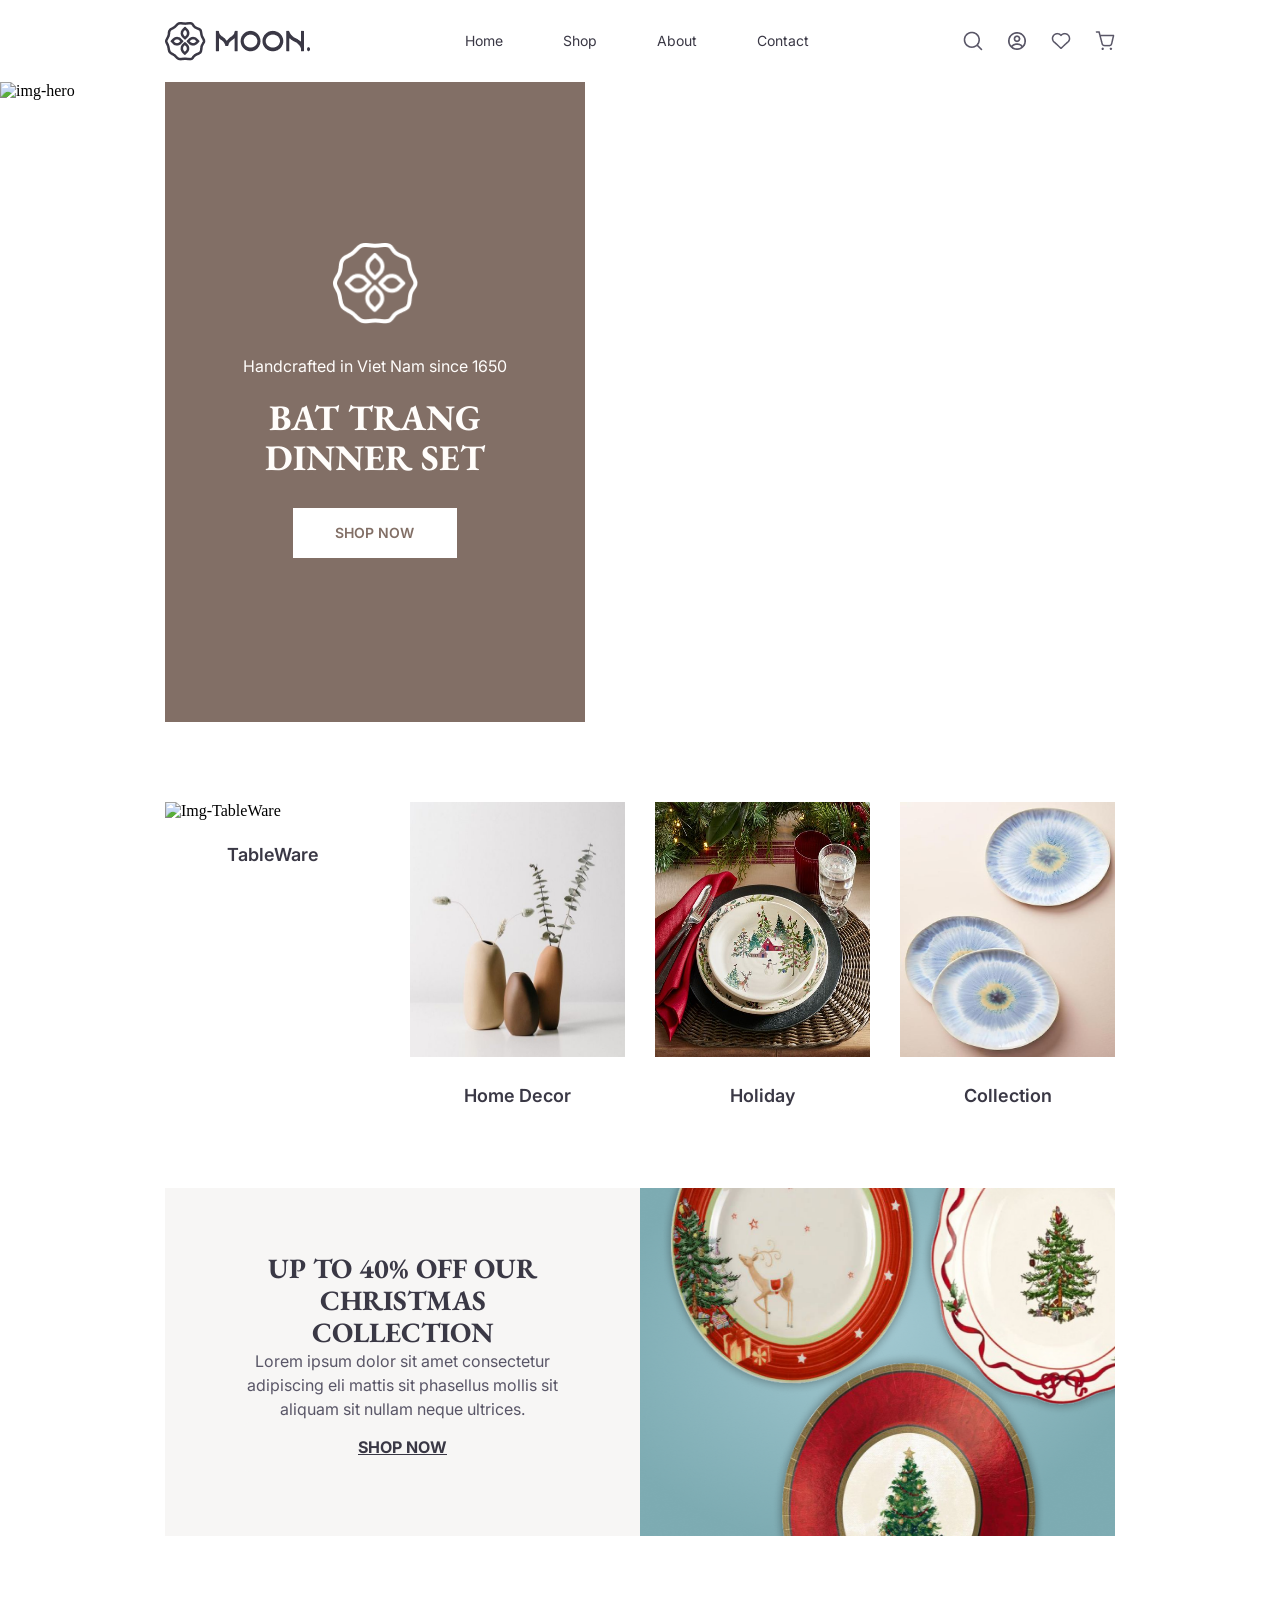
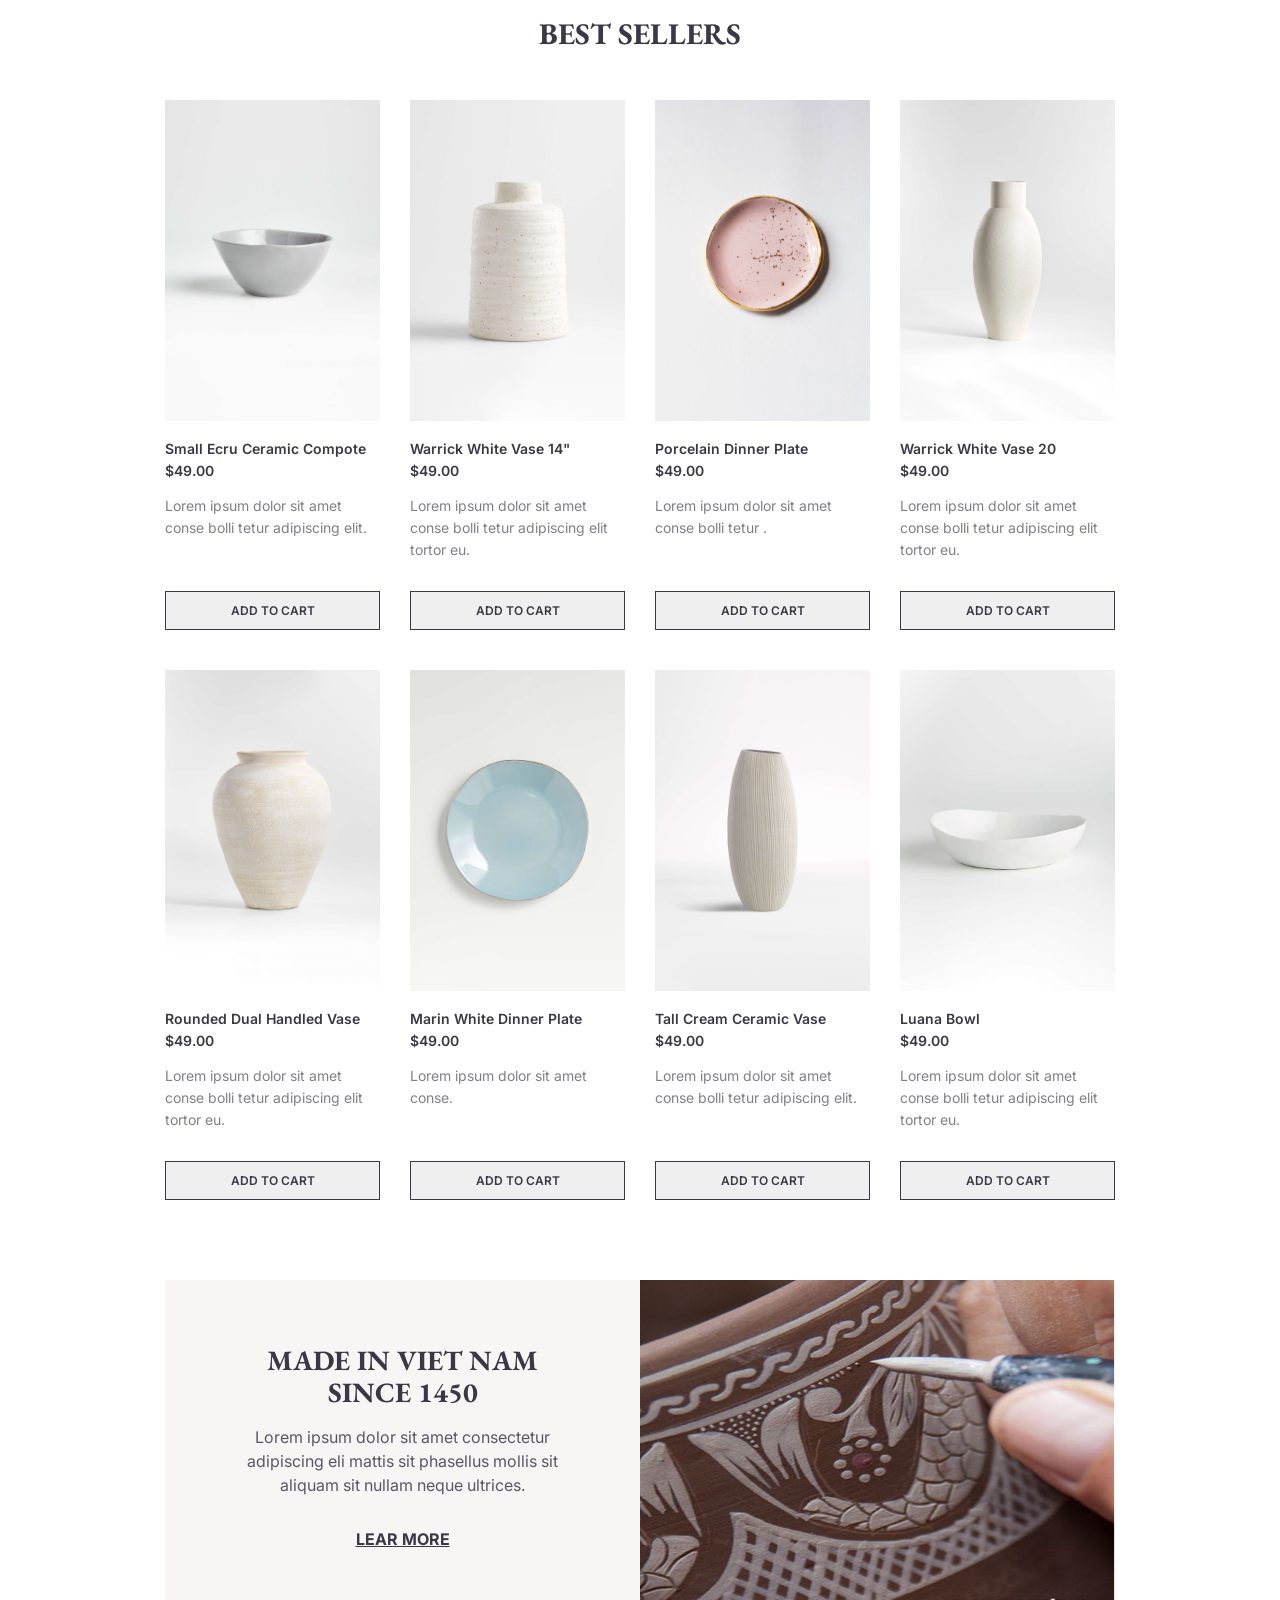
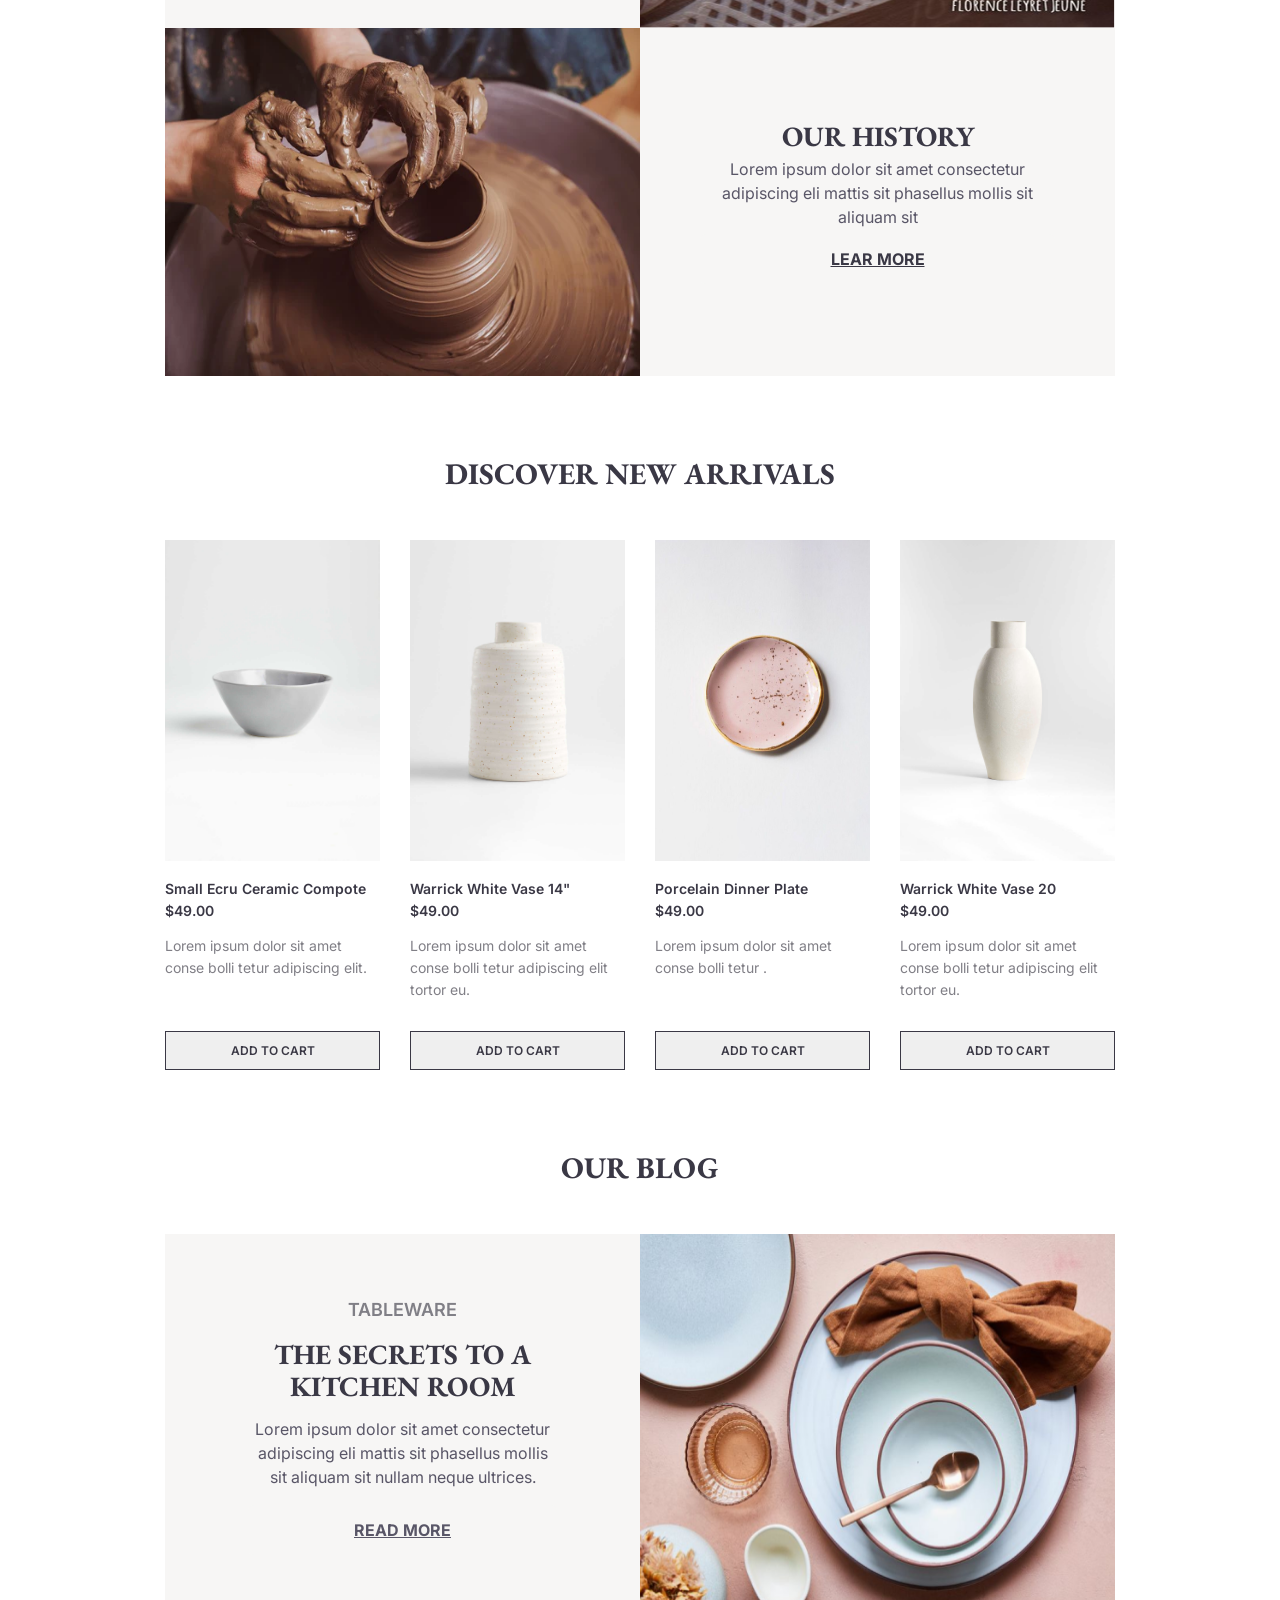
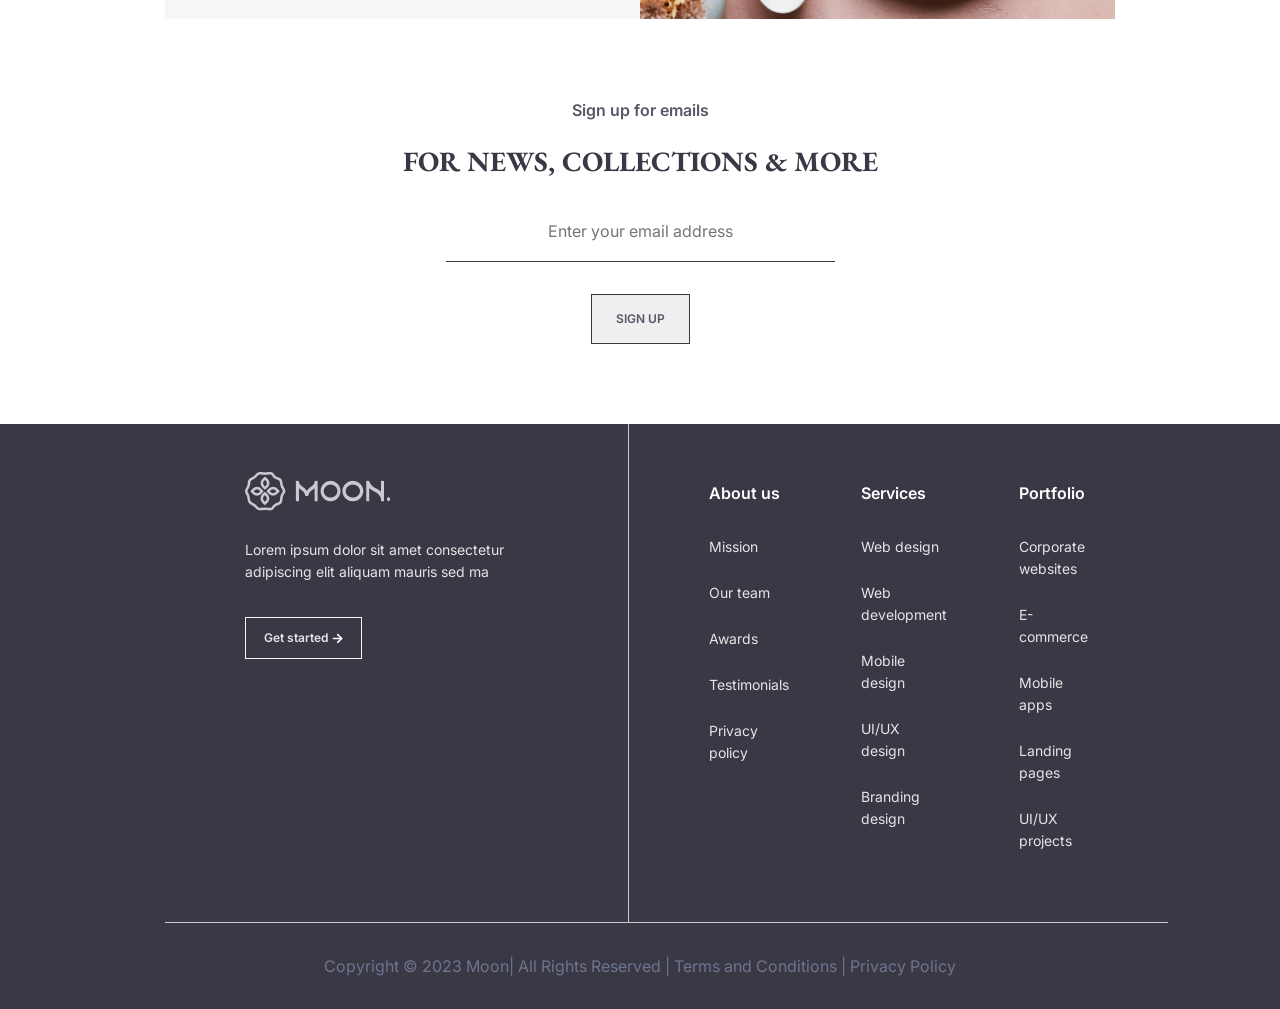
==== index.html @ 7b5346fc "home-and-about" ====
<!DOCTYPE html>
<html lang="en">
<head>
    <meta charset="UTF-8">
    <meta name="viewport" content="width=device-width, initial-scale=1.0">
    <title>Moon</title>
    <link rel="stylesheet" href="./styel/Header.css">
    <link rel="stylesheet" href="./styel/Home.css">
</head>
<body>
    <div class="containr">
        <header>
            <img class="all" class="menu" src="./img/Menu.png" alt="menu">
            <img src="./img/logo (1).png" alt="">
        <nav>
            <a href="#">Home</a>
            <a href="./pages/Shop.html">Shop</a>
            <a href="./pages/About.html">About</a>
            <a href="./pages/Content.html">Contact</a>
        </nav>
        <div class="icons">
            <img class="normal" src="./img/Search.jpg" alt="img-search">
            <img class="normal" src="./img/Avatar.png" alt="img-Avatar">
            <img class="normal" src="./img/Heart.png" alt="img-Heart">
            <img src="./img/Shopping-cart.png" alt="img-Shopping">
        </div>
        </header>
    </div>
    <section>
        <img src="./img/img-hero-sec.jpg" alt="img-hero">
        <div class="Bat-Trang">
            <img src="./img/Icon.png" alt="icone">
            <div class="text">
                <p>Handcrafted in Viet Nam since 1650</p>
                <h2>BAT TRANG DINNER SET</h2>
            </div>
            <button>SHOP NOW</button>
        </div>
    </section>
    <div class="containr ">
        <div class="eCommerce-Cards-V1">
            <div class="card">
                <img src="./img/TableWare.jpg" alt="img-TableWare">
                <h3>TableWare</h3>
            </div>
            <div class="card">
                <img src="./img/Home-decor.jpg" alt="img-TableWare">
                <h3>Home decor</h3>
            </div>
            <div class="card">
                <img src="./img/holiday.jpg" alt="img-TableWare">
                <h3>holiday</h3>
            </div>
            <div class="card">
                <img src="./img/Collection.jpg" alt="img-TableWare">
                <h3>Collection</h3>
            </div>
        </div>
    </div>
    <div class="containr css">
        <div class="eCommerce-Cards-offer">
            <div class="text-offer">
                <h3>Up to 40% off our Christmas collection</h3>
                <p>Lorem ipsum dolor sit amet consectetur adipiscing eli mattis sit phasellus mollis sit aliquam sit nullam neque ultrices.</p>
                <button>Shop now</button>
            </div>
            <img src="./img/Rectangle-offer.png" alt="Rectangle-offer">
        
        </div>
    </div>    
    <div class="containr">
        <div class="Best-sellers">
            <h2>Best sellers</h2>
            <div class="cards">
                    <div class="card">
                    <div class="save-card">
                        <img src="./img/Ceramic-Compote .jpg" alt="img-Ceramic-Compot">
                        <div class="config">
                            <h3>Small Ecru Ceramic Compote</h3>
                            <span>$49.00</span>
                            <p>Lorem ipsum dolor sit amet conse bolli tetur adipiscing elit.</p>
                        </div>
                    </div>
                    <button>Add to cart</button>
                </div>
                <div class="card">
                    <div class="save-card">
                        <img src="./img/holan-vase.jpg " alt="img-Ceramic-Compot">
                        <div class="config">
                            <h3>Warrick White Vase 14"</h3>
                            <span>$49.00</span>
                            <p>Lorem ipsum dolor sit amet conse bolli tetur adipiscing elit tortor eu.</p>
                        </div>
                    </div>
                    <button>Add to cart</button>
                </div>
                <div class="card">
                    <div class="save-card">
                        <img src="./img/Dinner-Plate.jpg " alt="img-Ceramic-Compot">
                        <div class="config">
                            <h3>Porcelain Dinner Plate</h3>
                            <span>$49.00</span>
                            <p>Lorem ipsum dolor sit amet conse bolli tetur .</p>
                        </div>
                    </div>
                    <button>Add to cart</button>
                </div>
                <div class="card">
                    <div class="save-card">
                        <img src="./img/Vase-20.jpg " alt="img-Ceramic-Compot">
                        <div class="config">
                            <h3>Warrick White Vase 20</h3>
                            <span>$49.00</span>
                            <p>Lorem ipsum dolor sit amet conse bolli tetur adipiscing elit tortor eu.</p>
                        </div>
                    </div>
                    <button>Add to cart</button>
                </div>
                <div class="card">
                    <div class="save-card">
                        <img src="./img/Handled-Vase.jpg " alt="img-Ceramic-Compot">
                        <div class="config">
                            <h3>Rounded Dual Handled Vase</h3>
                            <span>$49.00</span>
                            <p>Lorem ipsum dolor sit amet conse bolli tetur adipiscing elit tortor eu.</p>
                        </div>
                    </div>
                    <button>Add to cart</button>
                </div>
                <div class="card">
                    <div class="save-card">
                        <img src="./img/Dinner-Plate2.jpg " alt="img-Ceramic-Compot">
                        <div class="config">
                            <h3>Marin White Dinner Plate</h3>
                            <span>$49.00</span>
                            <p>Lorem ipsum dolor sit amet conse.</p>
                        </div>
                    </div>
                    <button>Add to cart</button>
                </div>
                <div class="card">
                    <div class="save-card">
                        <img src="./img/Ceramic-Vase.jpg " alt="img-Ceramic-Compot">
                        <div class="config">
                            <h3>Tall Cream Ceramic Vase</h3>
                            <span>$49.00</span>
                            <p>Lorem ipsum dolor sit amet conse bolli tetur adipiscing elit.</p>
                        </div>
                    </div>
                    <button>Add to cart</button>
                </div>
                <div class="card">
                    <div class="save-card">
                        <img src="./img/Luana-Bowl.jpg " alt="img-Ceramic-Compot">
                        <div class="config">
                            <h3>Luana Bowl</h3>
                            <span>$49.00</span>
                            <p>Lorem ipsum dolor sit amet conse bolli tetur adipiscing elit tortor eu.</p>
                        </div>
                    </div>
                    <button>Add to cart</button>
                </div>
            </div>
        </div>
    </div>
    <div class="containr css">
            <div class="some-made-History">
            <div class="eCommerce-Cards-made">
                <div class="text-made">
                    <h3>Made in viet Nam since 1450</h3>
                    <p>Lorem ipsum dolor sit amet consectetur adipiscing eli mattis sit phasellus mollis sit aliquam sit nullam neque ultrices.</p>
                    <button>Lear more</button>
                </div>
                <img src="./img/viet Num.png" alt="Rectangle-offer">
            </div>
            <div class="eCommerce-Cards-History">
                        <img src="./img/pottery-wheel.png" alt="Rectangle-offer">
                <div class="text-History">
                    <h3>Our History</h3>
                    <p>Lorem ipsum dolor sit amet consectetur adipiscing eli mattis sit phasellus mollis sit aliquam sit </p>
                    <button>Lear more </button>
                </div>
            </div>
        </div>
    </div>
    <div class="containr">
            <div class="Discover-new-arrivals">
            <h2>Discover new arrivals</h2>
            <div class="cards">
                    <div class="card">
                    <div class="save-card">
                        <img src="./img/Ceramic-Compote .jpg" alt="img-Ceramic-Compot">
                        <div class="config">
                            <h3>Small Ecru Ceramic Compote</h3>
                            <span>$49.00</span>
                            <p>Lorem ipsum dolor sit amet conse bolli tetur adipiscing elit.</p>
                        </div>
                    </div>
                    <button>Add to cart</button>
                </div>
                <div class="card">
                    <div class="save-card">
                        <img src="./img/holan-vase.jpg " alt="img-Ceramic-Compot">
                        <div class="config">
                            <h3>Warrick White Vase 14"</h3>
                            <span>$49.00</span>
                            <p>Lorem ipsum dolor sit amet conse bolli tetur adipiscing elit tortor eu.</p>
                        </div>
                    </div>
                    <button>Add to cart</button>
                </div>
                <div class="card">
                    <div class="save-card">
                        <img src="./img/Dinner-Plate.jpg " alt="img-Ceramic-Compot">
                        <div class="config">
                            <h3>Porcelain Dinner Plate</h3>
                            <span>$49.00</span>
                            <p>Lorem ipsum dolor sit amet conse bolli tetur .</p>
                        </div>
                    </div>
                    <button>Add to cart</button>
                </div>
                <div class="card">
                    <div class="save-card">
                        <img src="./img/Vase-20.jpg " alt="img-Ceramic-Compot">
                        <div class="config">
                            <h3>Warrick White Vase 20</h3>
                            <span>$49.00</span>
                            <p>Lorem ipsum dolor sit amet conse bolli tetur adipiscing elit tortor eu.</p>
                        </div>
                    </div>
                    <button>Add to cart</button>
                </div>
            </div>
        </div>
    </div>
    <div class="containr css">
        <div class="card-kitchen-room">
            <h2>Our blog</h2>
            <div class="The-secrets-to-a-kitchen-room">
                <div class="text-offer">
                    <span>TableWare</span>
                    <h3>The secrets to a kitchen room</h3>
                    <p>Lorem ipsum dolor sit amet consectetur adipiscing eli mattis sit phasellus mollis sit aliquam sit nullam neque ultrices.</p>
                    <button>Read more</button>
                </div>
                <img src="./img/img.png" alt="Rectangle-offer">
            </div>
        </div>
    </div>
    <div class="Sign-up">
        <span>Sign up for emails</span>
        <h2>For news, collections & more</h2>
        <form action="">
            <div class="input">
                <input type="email" placeholder="Enter your email address" required>
                <button>Sign up</button>
            </div>
        </form>
    </div>
    <footer>
        <div class="containr">
            <div class="sec1">
                <div class="child1">
                    <img src="./img/logo (2).png" alt="">
                    <p>Lorem ipsum dolor sit amet consectetur adipiscing elit
                    aliquam mauris sed ma</p>
                    <button>Get started <svg width="11" height="11" viewBox="0 0 11 11" fill="none" xmlns="http://www.w3.org/2000/svg">
                        <path d="M5.74713 1.62207L9.62503 5.49997L5.74713 9.37787" stroke="white" stroke-width="1.57143" stroke-linecap="round" stroke-linejoin="round"/>
                        <path d="M9.62496 5.5L1.375 5.5" stroke="white" stroke-width="1.57143" stroke-linecap="round" stroke-linejoin="round"/>
                        </svg>
                    </button>
                </div>
            </div>
            <div class="sec2">
                <div class="child">
                    <h3>About us</h3>
                    <div class="text">
                        <h4>Mission</h4>
                        <h4>Our team</h4>
                        <h4>Awards</h4>
                        <h4>Testimonials</h4>
                        <h4>Privacy policy</h4>
                    </div>
                </div>
                <div class="child">
                    <h3>Services</h3>
                    <div class="text">
                        <h4>Web design</h4>
                        <h4>Web development</h4>
                        <h4>Mobile design</h4>
                        <h4>UI/UX design</h4>
                        <h4>Branding design</h4>
                    </div>
                </div>
                <div class="child">
                    <h3>Portfolio</h3>
                    <div class="text">
                        <h4>Corporate websites</h4>
                        <h4>E-commerce</h4>
                        <h4>Mobile apps</h4>
                        <h4>Landing pages</h4>
                        <h4>UI/UX projects</h4>
                    </div>
                </div>
            </div>
            
        </div>
        <span>Copyright © 2023 Moon| All Rights Reserved | Terms and Conditions | Privacy Policy</span>
    </footer>
</body>
</html>
<!--ناقص اظبط الحجم علي الاب -->
---- styel/Header.css ----
@import url('https://fonts.googleapis.com/css2?family=Inter:ital,opsz,wght@0,14..32,100..900;1,14..32,100..900&display=swap');
@import url('https://fonts.googleapis.com/css2?family=EB+Garamond:ital,wght@0,400..800;1,400..800&display=swap');
@import url('https://fonts.googleapis.com/css2?family=Righteous&display=swap');
*{
    padding:0;
    margin: 0;
    box-sizing: border-box;
}
:root{
    --family-Inter:"Inter", sans-serif;
    --family-Garamond:"EB Garamond", serif;
    --color-Warm-Black:#3A3845;
    --color-Beige-Peach:#F7CCAC;
    --color-Light-Brown:#C69B7B;
    --color-Green:#826F66;
    --color-Neutral-500:#A6A6A8;
    --color-Neutral-600:#807F86;
    --color-Neutral-700:#595667;
    --color-Neutral-400:#CAC9CF;
    --color-Neutral-300:#E5E5E5;
    --color-Neutral-200:#F7F6F5;
    --color-FFFDFB:#FFFDFB;
    --color-White:#FFFFFF;
}
.containr{
    padding: 0 165px;
        @media (max-width:900px) {
        padding: 0 50px; 
    }
    @media (max-width:490px) {
        padding: 0 19px; 
    }
}
header{
    width:100%;
    height: 82px;
    background-color: var(--color-White);
    display: flex;
    justify-content: space-between;
    align-items: center;
    .all{
    display: none;
    @media (max-width:800px) {
    display:block ;
 }
}
    nav{
        display: flex;
        align-content: center;
        gap:60px ;
        @media (max-width:800px) {
            display: none;
        }
        a{
            text-decoration: none;
            font-size: 14px;
            font-family: var(--family-Inter);
            font-weight: normal;
            line-height: 22px;
            color: var(--color-Warm-Black);
        }
    }
    .icons{
        display: flex;
        gap:24px;
        align-items: center;
        .normal{
            @media (max-width:800px) {
                display: none;
            }
        }
        img{
            width: 20px;
        }
    }
}
---- styel/Home.css ----
:root{
    --family-Inter:"Inter", sans-serif;
    --family-Garamond:"EB Garamond", serif;
    --color-Warm-Black:#3A3845;
    --color-Beige-Peach:#F7CCAC;
    --color-Light-Brown:#C69B7B;
    --color-Green:#826F66;
    --color-Neutral-500:#A6A6A8;
    --color-Neutral-600:#807F86;
    --color-Neutral-700:#595667;
    --color-Neutral-400:#CAC9CF;
    --color-Neutral-300:#E5E5E5;
    --color-Neutral-200:#F7F6F5;
    --color-FFFDFB:#FFFDFB;
    --color-White:#FFFFFF;
}
section{
    width: 100%;
    height: 640px;
    position: relative;
    @media (max-width:900px) {
        height:434px ;
    }
    @media (max-width:490px) {
        height:100%;
    }
    &>img{
        width: 100%;
        height: 100%;
        @media (max-width:490px) {
            height: 400px;
        }
    }
    .Bat-Trang{
        position: absolute;
        top: 0;
        bottom: 4px;
        left: 165px;
        width:420px;
        height: 100%;
        padding:161.35px 73.5px  ;
        display: flex;
        flex-direction: column;
        gap: 30px;
        align-items: center;
        background-color: var(--color-Green);
        @media (max-width:1000px) {
            width: 350px;
            padding:60px 40px ;
            left: 50px;
        }
              @media (max-width:490px) {
               position: static;
               padding:47.21px 65.5px  ;
               gap: 20px;
               width: 100%;
               height: fit-content;
            }
        img{
            width: 85px;
            @media (max-width:390px) {
                width: 50px;
            }
        }
        .text{
            text-align: center;
            p{
                font-family: var(--family-Inter);
                font-size: 16px;
                font-weight: 400;
                line-height: 24px;
                color: var(--color-FFFDFB);
                margin-bottom:20px;
            }
            h2{
                font-family: var(--family-Garamond);
                font-size: 36px;
                font-weight: 700;
                line-height: 40px;
                letter-spacing: 4%;
                color: var(--color-FFFDFB);
            }
        }
               button{
                width:60% ;
                text-align: center;
                border: none;
                padding: 15px 0;
                background-color: var(--color-White);
                color: var(--color-Green);
                font-family: var(--family-Inter);
                font-size: 14px;
                font-weight: 600;
                line-height: 20px;
                @media (max-width:490px) {
                    width: 100%;
                }
            }
    }
}
.eCommerce-Cards-V1{
    width: 100%;
    display: grid;
    grid-template-columns: 1fr 1fr 1fr 1fr;
    grid-template-rows:1fr;
    padding: 80px 0;
    gap: 30px;
        @media (max-width:1000px) {
        gap: 20px;
        padding: 30px 0;
    }
        @media (max-width:490px) {
        overflow: hidden;
    }
    .card{
        text-transform: capitalize;
        @media (max-width:490px) {
            width: 200px;
            flex-shrink: 0;
        }
        img{
            width: 100%;
            height: 255px;
        }
        h3{
            text-align: center;
            margin-top: 23px;
            line-height:24px ;
            font-family: var(--family-Inter);
            font-weight: 600;
            letter-spacing: 6%;
            font-size: 18px;
            color: var(--color-Warm-Black);
        }
    }
}
.css{
@media (max-width:1000px) {
    padding: 0;
}
}
.eCommerce-Cards-offer{
    width: 100%;
    display: grid;
    grid-template-columns:50% 50%;
    grid-template-rows: 348px;
    @media (max-width:490px) {
       grid-template-columns: 1fr;
       grid-template-rows: 348px 348px; 
    }
    .text-offer{
        padding: 64px 78.5px;
     @media (max-width:1000px) {
        padding:50px 16px ;
     }
    }
}
.Best-sellers ,.Discover-new-arrivals{
    width: 100%;
    padding: 80px 0;
    @media (max-width:900px) {
        padding: 40px 0;
    }
    h2{
        font-weight: 700;
        font-size: 30px;
        font-family: var(--family-Garamond);
        color: var(--color-Warm-Black);
        text-align: center;
        margin-bottom: 48px;
        text-transform: uppercase;
        line-height: 36px;
    }
    .cards{
        width: 100%; 
        /* display: flex;
        gap: 30px;
        flex-wrap: wrap; */
        display: grid;
         grid-template-columns: 1fr 1fr 1fr 1fr  ;
        justify-content: center;
        .card{
            /* width: calc((100% - 3*30px) / 4); */
            height: 530px;
            /* @media (max-width:900px) {
                 width: calc((100% - 2*20px) / 3);
            } */
            @media (max-width:490px) {
                 /* width: calc((100% - 1*10px) / 2); */
                 height: 500px;
            }
            .save-card{
                width:100% ;
                height: 453px;
                img{
                    width: 100%;
                    height: 321px;
                    @media (max-width:490px) {
                        height: 240px;
                    }
                }
                h3,span{
                    font-family: var(--family-Inter);
                    font-size: 14px;
                    font-weight: 600;
                    line-height: 20px;
                    letter-spacing: 6%;
                    color:var(--color-Warm-Black);
                }
                h3{
                 margin: 14px 0 2px 0;
                }
                p{
                   
                    font-family: var(--family-Inter);
                    font-size: 14px;
                    font-weight: 400;
                    line-height: 22px;
                    color:var(--color-Neutral-600);
                    margin-top: 14px;
                }
            }
            button{
                 margin-top: 38px;
                border: 1px solid var(--color-Warm-Black);
                width: 100%;
                text-transform:uppercase;
                text-align: center;
                font-family: var(--family-Inter);
                font-size: 12px;
                font-weight: 600;
                line-height: 18px;
                letter-spacing: 8%;
                height: 39px;
                padding: 5px 0;
                color: var(--color-Warm-Black);
                @media (max-width:490px) {
                    margin-top: 8px;
                }
            }
        }
    }
}
.Best-sellers {
    .cards{
        grid-template-rows: 530px 530px;
        row-gap: 40px;
        column-gap: 30px;
        @media (max-width:900px) {
            grid-template-columns:1fr 1fr 1fr 1fr;
            gap: 20px; 
        }
        @media (max-width:490px) {
            grid-template-columns:1fr 1fr ;
            grid-template-rows:500px 500px 500px 500px ;
            column-gap: 10px;
            row-gap: 48px;
        }
    }
}
.eCommerce-Cards-offer,.eCommerce-Cards-made,.eCommerce-Cards-History,.The-secrets-to-a-kitchen-room{
    .text-made,.text-History,.text-offer{
        text-align: center;
        display: flex;
        flex-direction: column;
        justify-content: space-between;
        background-color: var(--color-Neutral-200);
        text-align: center;
            h3{   
                font-family: var(--family-Garamond);
                font-size:28px;
                font-weight: 700;
                color:var(--color-Warm-Black);
                line-height: 32px;
                letter-spacing:4%;
                text-transform: uppercase;
            } 
            p{
                font-family: var(--family-Inter);
                font-size:16px;
                font-weight: 400;
                color:var(--color-Neutral-700);
                line-height: 24px;
            }
            button{
                border:none;
                border-radius: 6px;
                padding: 15px 18px;
                text-decoration: underline;
                font-family: var(--family-Inter);
                font-size: 16px;
                font-weight: 700;
                line-height: 20px;
                letter-spacing: 6%;
                color: var(--color-Warm-Black);
                text-transform: uppercase;
                background-color: inherit;
            }
    }
       img{
        width: 100%;
        height: 100%;
    }
}
.some-made-History{
    width: 100%;
    display: grid;
    grid-template-columns: 1fr;
    grid-template-rows: 348px 348px;
    @media (max-width:490px) {
    grid-template-rows: 568px 568px;
    }
    .eCommerce-Cards-made,.eCommerce-Cards-History{
        .text-made{
            padding:64px 60px ;
            @media (max-width:900px) {
                padding:50px;
            }
            @media (max-width:490px) {
                padding:40px 30px;
            }
            h3{
                padding:0 30px ;
                @media (max-width:490px) {
                    padding: 0;
                }
            }
        }
        .text-History{
            padding:92px 60px ;
            @media (max-width:900px) {
                padding:40px 50px;
            }
            @media (max-width:490px) {
                padding: 40px 16px;
            }
        }
    }
}
.eCommerce-Cards-made{
       display: grid;
        grid-template-columns:50% 50%;
        grid-template-rows: 348px;
        @media (max-width:490px) {
            grid-template-columns:1fr;
            grid-template-rows:300px 300px ;
        }
    img{
        height: 109%;
      @media (max-width:490px) {
        height: 300px;
       }
    }
}
.eCommerce-Cards-History{
       display: grid;
        grid-template-columns:50% 50%;
        grid-template-rows: 348px;
        @media (max-width:490px) {
            grid-template-columns:1fr;
            grid-template-rows:268px 300px ;
        }
        @media (max-width:490px) {
        img{
            order:2;
            height: 100%;
        }
        .text-History{
            order:1;
            @media (max-width:490px) {
                height: 268px;
            }
        }
    }
}
.Discover-new-arrivals{
        .cards{
        grid-template-rows: 530px;
        column-gap: 30px;
        @media (max-width:900px) {
            grid-template-columns:1fr 1fr 1fr 1fr;
            grid-template-rows:530px ;
            gap: 20px; 
        }
        @media (max-width:490px) {
            grid-template-columns:1fr 1fr ;
            grid-template-rows:500px ;
            column-gap: 10px;
            row-gap: 48px;
        }
    }
}
.card-kitchen-room{
      h2{
        font-weight: 700;
        font-size: 30px;
        font-family: var(--family-Garamond);
        color: var(--color-Warm-Black);
        text-align: center;
        margin-bottom: 48px;
        text-transform: uppercase;
        line-height: 36px;
    }
    .The-secrets-to-a-kitchen-room{
        width: 100%;
        display: grid;
        grid-template-columns:50% 50%;
        grid-template-rows: 385px;
        @media (max-width:490px) {
        grid-template-columns: 1fr;
        grid-template-rows: 337px 337px; 
        }
        h2{
            font-weight: 700;
            font-size: 30px;
            font-family: var(--family-Garamond);
            color: var(--color-Warm-Black);
            text-align: center;
            margin-bottom: 48px;
            text-transform: uppercase;
            line-height: 36px;
        }
        .text-offer{
            padding: 64px 83px;
            @media (max-width:1000px) {
                padding:50px 16px ;
            }
            @media (max-width:490px) {
                padding:40px 20px  ;
                order:2;
            }
            button{
                color: var(--color-Neutral-700);
            }
        span{
            font-family: var(--family-Inter);
            font-size: 18px;
            font-weight: 600;
            line-height: 24px;
            letter-spacing: 6%;
            color: var(--color-Neutral-600);
            text-transform: uppercase;
        }
        }
    }
}
.Sign-up{
padding: 80px 0;
display: flex;
flex-direction: column;
gap: 24px;
justify-content: center;
align-items: center;
@media (max-width:490px) {
    padding: 40px 40px;
}
@media (max-width:390px) {
    padding: 40px 20px;
}
    span{
        font-weight: 600;
        font-family: var(--family-Inter);
        color: var(--color-Neutral-700);
        font-size: 16px;
        line-height: 22px;
    }
    h2{
        text-align: center;
        font-weight: 700;
        font-family: var(--family-Garamond);
        color: var(--color-Warm-Black);
        font-size: 28px;
        line-height: 32px; 
        letter-spacing: 4%;
        text-transform: uppercase;
    }
    .input{
        display: flex;
        flex-direction: column;
        align-items: center;
        gap: 32px;
        input{
            width: 389px;
            @media (max-width:490px) {
            width: 350px;
            }
            @media (max-width:390px) {
            width: 300px;
            }
            font-weight: 400;
            font-family: var(--family-Inter);
            color: var(--color-Neutral-700);
            font-size: 16px;
            line-height: 32px; 
            border: none;
            padding-bottom:14px ;
            padding-top:14px ;
            border-bottom: 1px solid var(--color-Warm-Black);
        }
        input::placeholder{
        text-align: center;
        }
        button{
            width: fit-content;
            font-weight: 600;
            font-family: var(--family-Inter);
            color: var(--color-Neutral-700);
            font-size: 12px;
            line-height: 18px;
            letter-spacing: 8%;
            padding: 15px 24px;
            text-transform: uppercase;
            outline: none;
            border: 1px solid var(--color-Warm-Black);
        }
    }
}
footer{
    background-color: var(--color-Warm-Black);
    padding-bottom: 32px;
    .containr{
        display: grid;
        grid-template-columns: 1fr 2fr;
        grid-template-rows: 1fr;
        @media (max-width:490px) {
            grid-template-columns: 1fr;
            grid-template-rows: 251px 623px;
        }
        .sec1{
            border-right: 1px solid var(--color-Neutral-400);
            border-bottom: 1px solid var(--color-Neutral-400);
            padding:48px 80px 102px 80px;
            @media (max-width:490px) {
            padding:32px 80px  30px 0;
            border: none;
            border-bottom: 1px solid var(--color-Neutral-400);
            }
            @media (max-width:390px) {
            padding:32px 20px  30px 0;
            }
            .child1{
                width: 303px;
                p{
                    margin:24px 0 34px 0 ;
                    font-family: var(--family-Inter);
                    font-size: 14px;
                    font-weight: 400;
                    line-height: 22px;
                    color:var(--color-Neutral-300);
                }
                button{
                    display: flex;
                    align-items: center;
                    gap: 4px;
                    font-family: var(--family-Inter);
                    font-size: 12px;
                    font-weight: 600;
                    line-height: 18px;
                    letter-spacing: 8%;
                    color:var(--color-Neutral-300);
                    padding: 11px 18px;
                    background-color: inherit;
                    border: 1px solid var(--color-Neutral-200);
                }
            }
        }
        .sec2{
            display: grid;
            grid-template-columns: 1fr 1fr 1fr ;
            grid-template-rows: 1fr;
            column-gap: 72px;
            padding:58px 80px 70px;
            border-bottom: 1px solid var(--color-Neutral-400);
            @media (max-width:490px) {
                grid-template-columns: 1fr 1fr;
                grid-template-rows: 1fr 1fr;
                justify-content: space-between;
                row-gap: 48px;
                padding:30px 0;
            }
            .child{
                h3{
                    font-family: var(--family-Inter);
                    font-size: 16px;
                    font-weight: 600;
                    line-height: 22px;
                    letter-spacing: 6%;
                    color:var(--color-White); 
                    margin-bottom: 32px;
                    @media (max-width:490px) {
                        margin-bottom: 30px;
                    } 
                }
                .text{
                    display: flex;
                    flex-direction: column;
                    gap: 24px;
                    h4{
                        font-family: var(--family-Inter);
                        font-size: 14px;
                        font-weight: 400;
                        line-height: 22px;
                        color:var(--color-Neutral-300); 
                    } 
                }
         
            }
        }
    }
    span{
        display: block;
        text-align: center;
        margin-top:32px ;
        font-family: var(--family-Inter);
        font-size: 16px;
        font-weight: 400;
        line-height: 22px;
        color:#6D758F;

    }
}
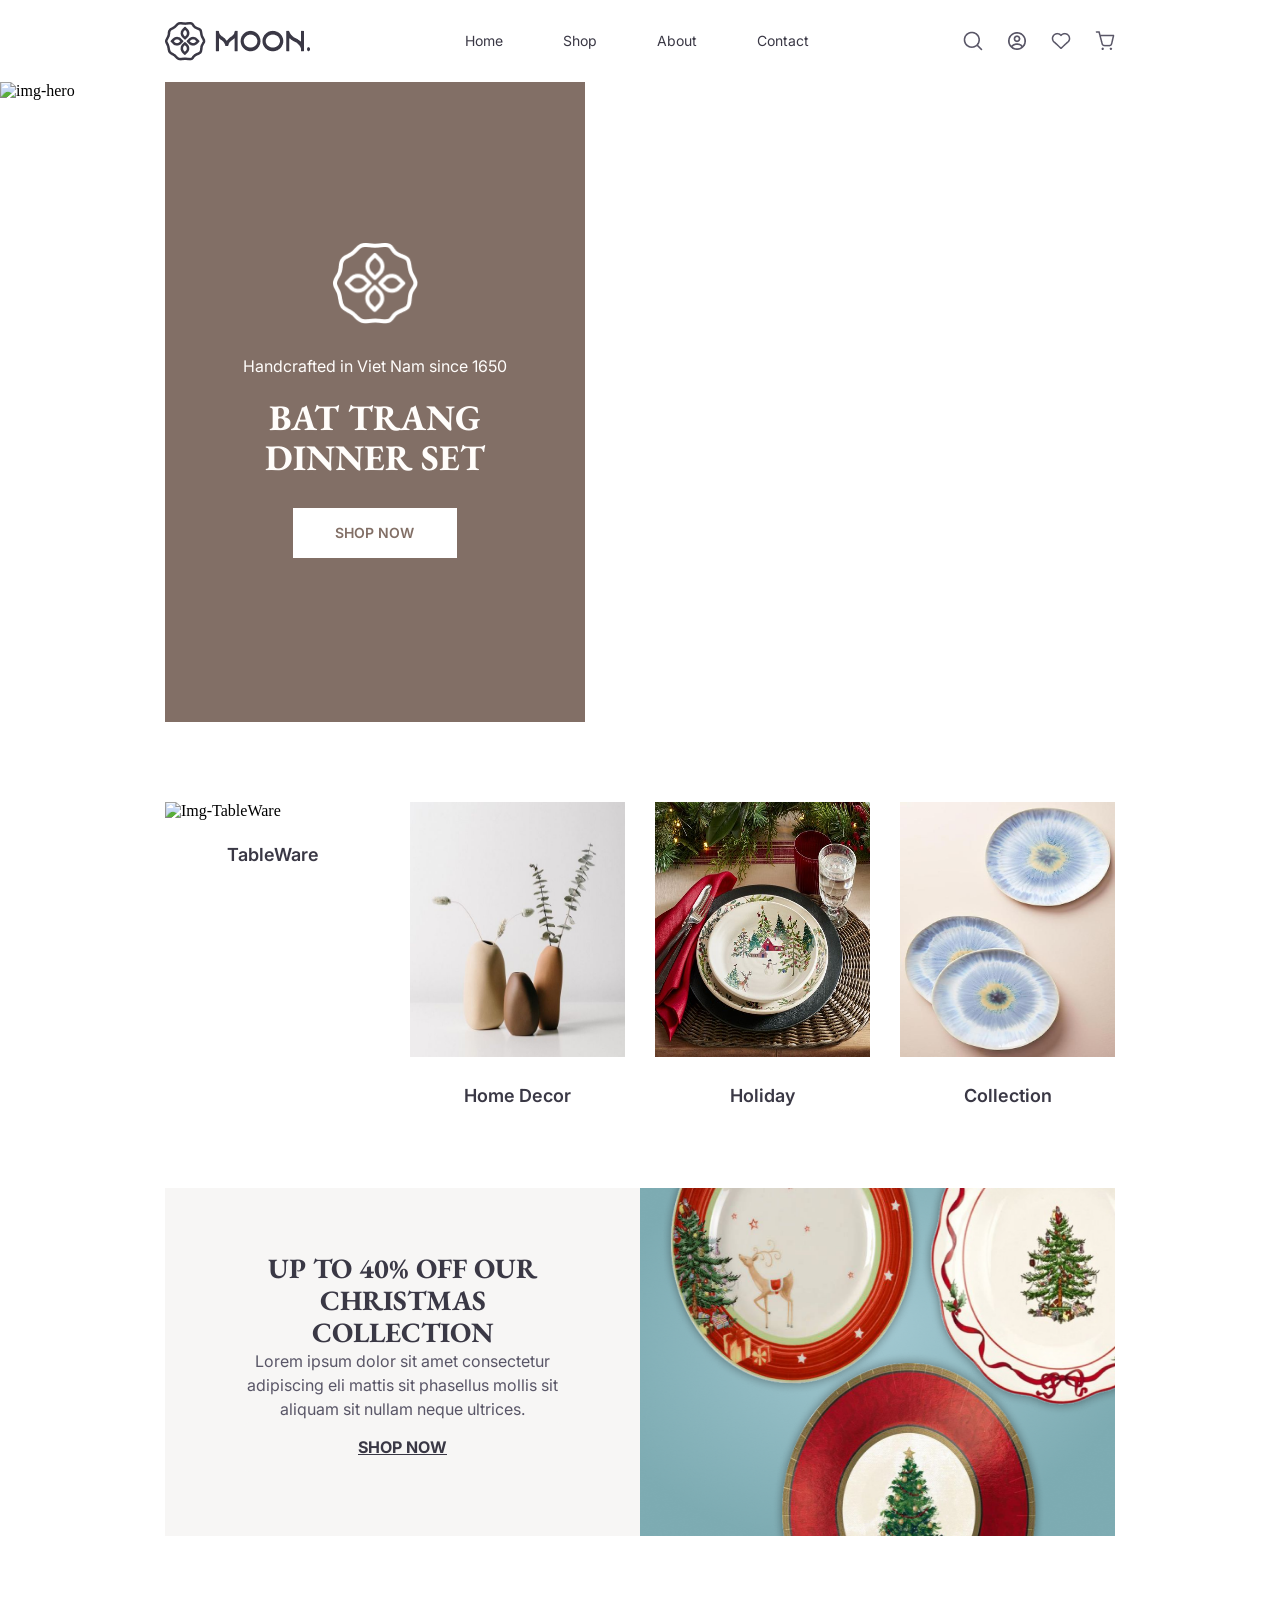
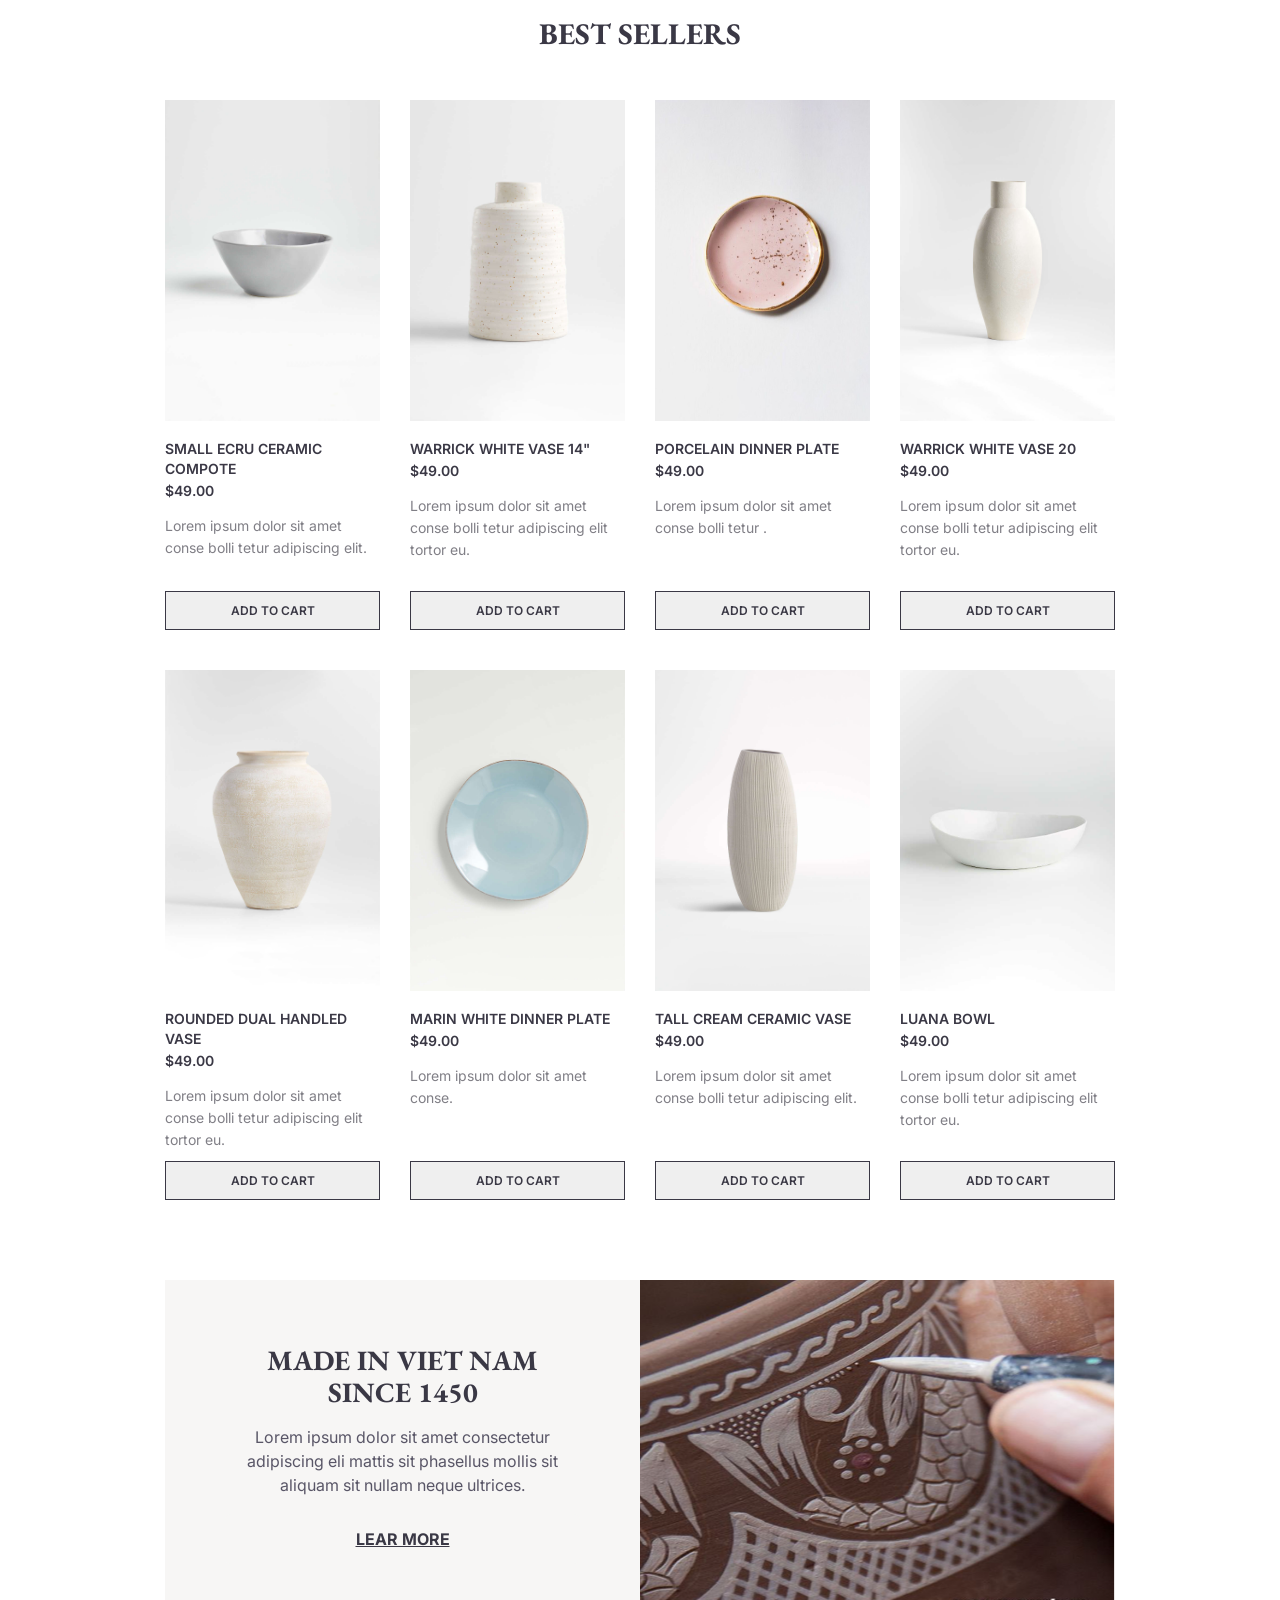
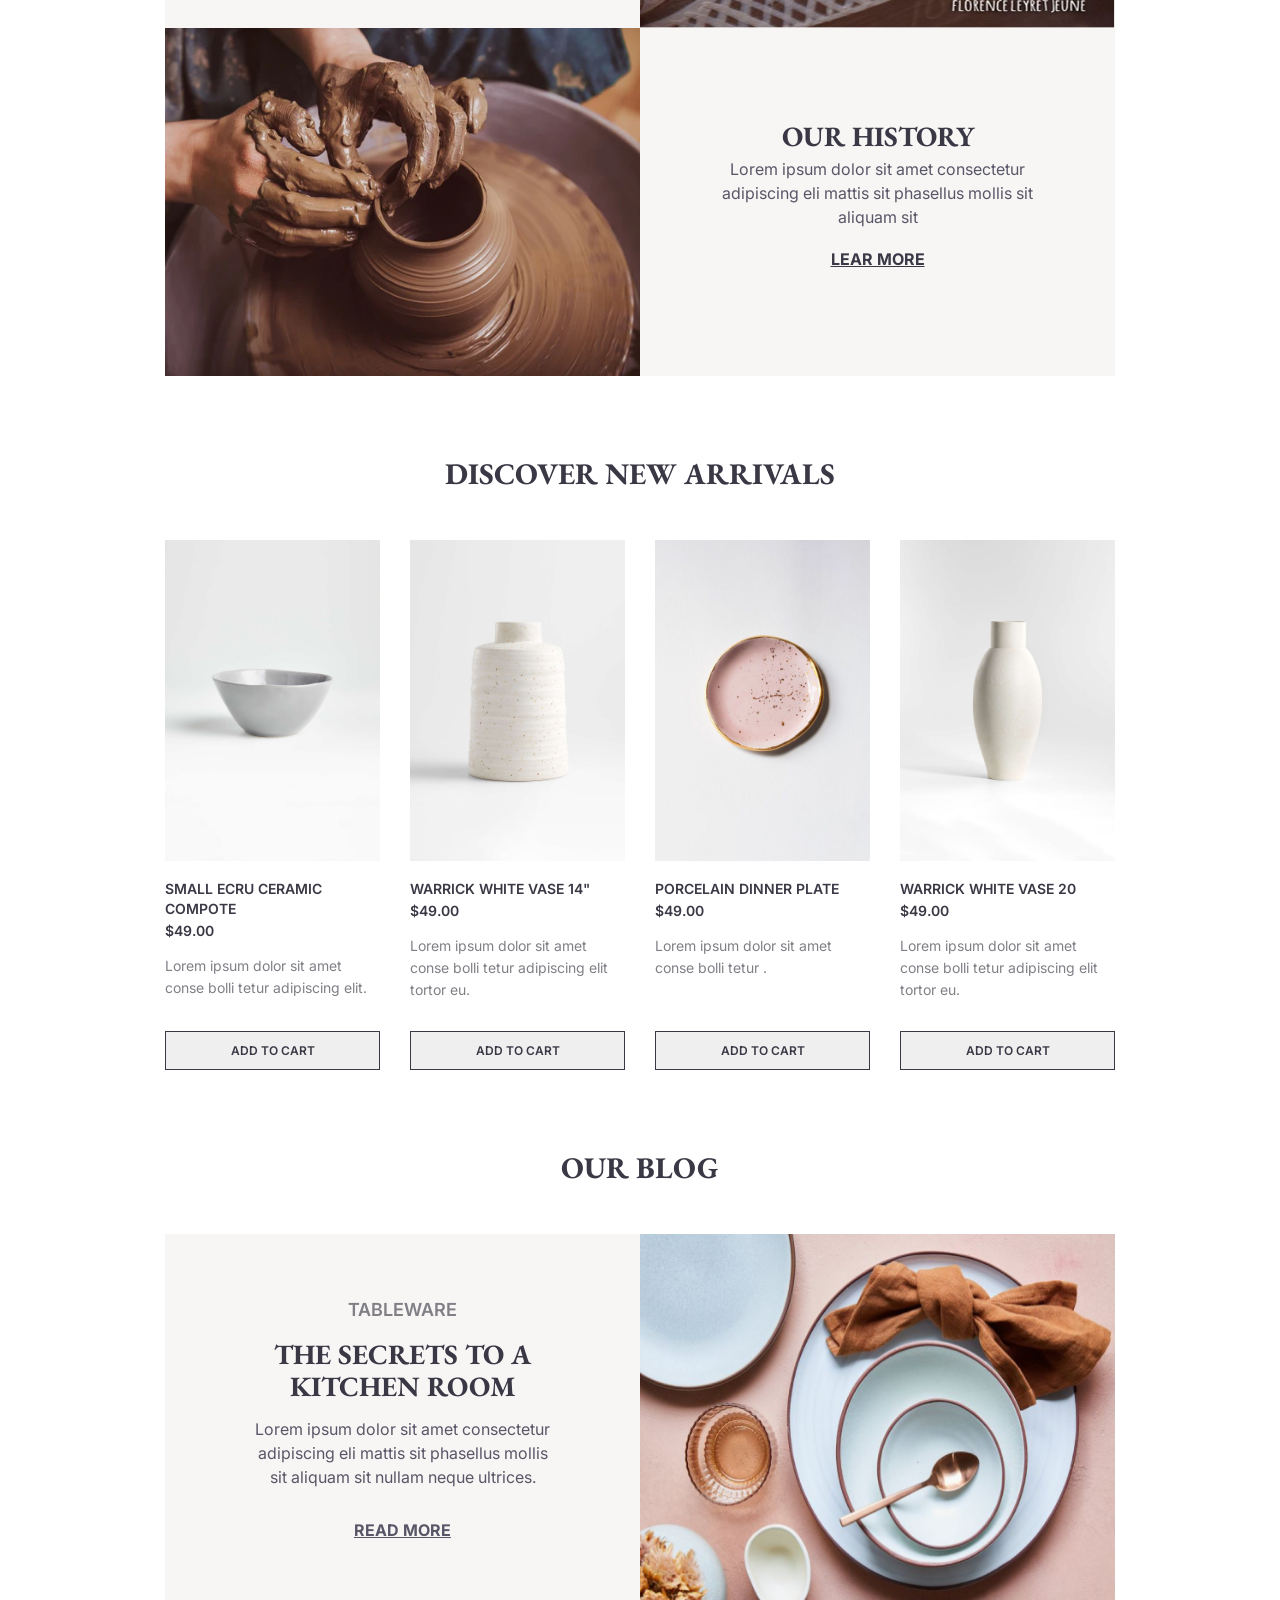
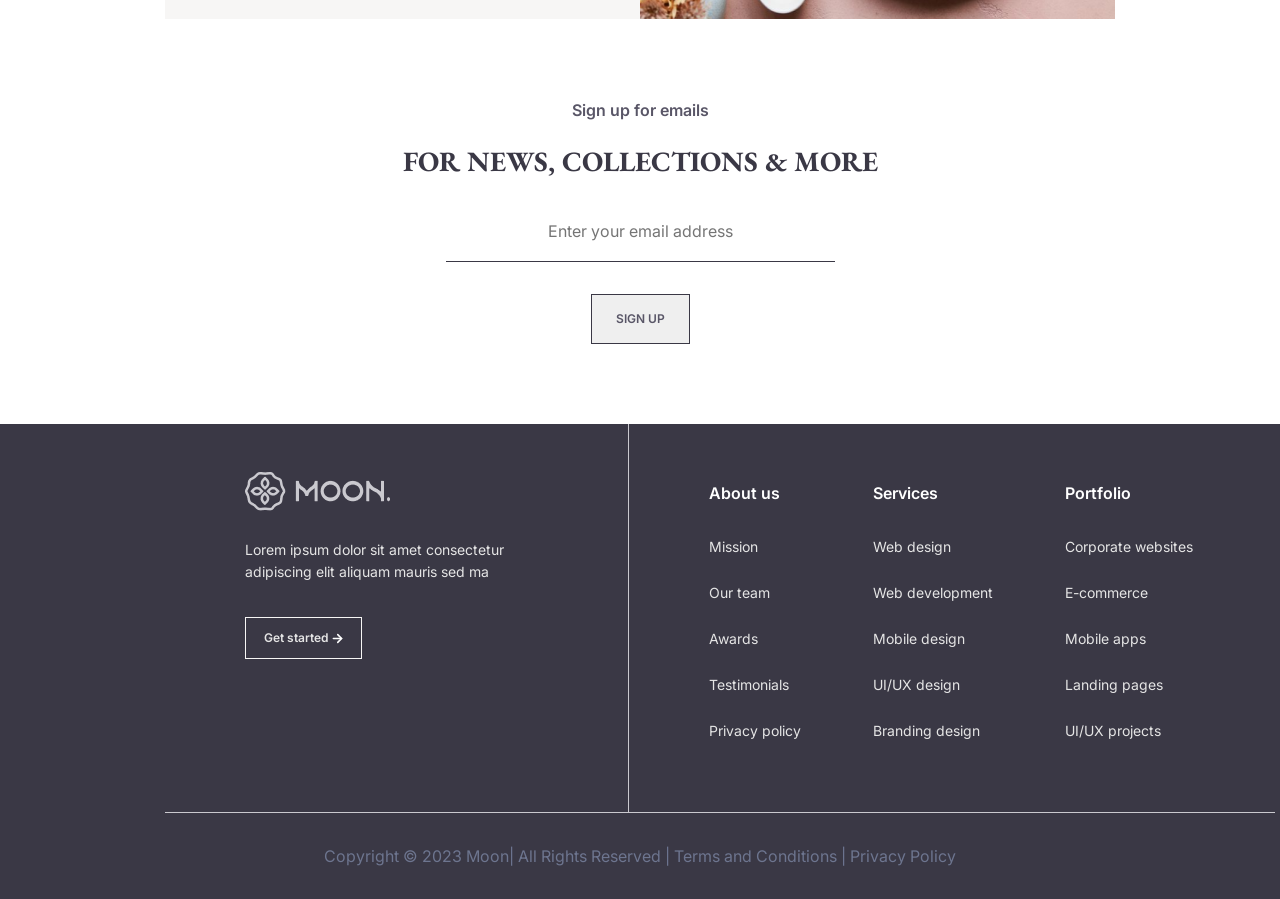
==== commit 390ab0e7: "updeat-and-content-home" ====
--- a/index.html
+++ b/index.html
@@ -4,8 +4,8 @@
     <meta charset="UTF-8">
     <meta name="viewport" content="width=device-width, initial-scale=1.0">
     <title>Moon</title>
-    <link rel="stylesheet" href="./styel/Header.css">
-    <link rel="stylesheet" href="./styel/Home.css">
+    <link rel="stylesheet" href="./style/Header.css">
+    <link rel="stylesheet" href="./style/Home.css">
 </head>
 <body>
     <div class="containr">
@@ -251,7 +251,7 @@
     <div class="Sign-up">
         <span>Sign up for emails</span>
         <h2>For news, collections & more</h2>
-        <form action="">
+        <form >
             <div class="input">
                 <input type="email" placeholder="Enter your email address" required>
                 <button>Sign up</button>
@@ -309,5 +309,4 @@
         <span>Copyright © 2023 Moon| All Rights Reserved | Terms and Conditions | Privacy Policy</span>
     </footer>
 </body>
-</html>
-<!--ناقص اظبط الحجم علي الاب -->+</html>
--- a/style/Header.css
+++ b/style/Header.css
@@ -0,0 +1,76 @@
+@import url('https://fonts.googleapis.com/css2?family=Inter:ital,opsz,wght@0,14..32,100..900;1,14..32,100..900&display=swap');
+@import url('https://fonts.googleapis.com/css2?family=EB+Garamond:ital,wght@0,400..800;1,400..800&display=swap');
+@import url('https://fonts.googleapis.com/css2?family=Righteous&display=swap');
+*{
+    padding:0;
+    margin: 0;
+    box-sizing: border-box;
+}
+:root{
+    --family-Inter:"Inter", sans-serif;
+    --family-Garamond:"EB Garamond", serif;
+    --color-Warm-Black:#3A3845;
+    --color-Beige-Peach:#F7CCAC;
+    --color-Light-Brown:#C69B7B;
+    --color-Green:#826F66;
+    --color-Neutral-500:#A6A6A8;
+    --color-Neutral-600:#807F86;
+    --color-Neutral-700:#595667;
+    --color-Neutral-400:#CAC9CF;
+    --color-Neutral-300:#E5E5E5;
+    --color-Neutral-200:#F7F6F5;
+    --color-FFFDFB:#FFFDFB;
+    --color-White:#FFFFFF;
+}
+.containr{
+    padding: 0 165px;
+        @media (max-width:900px) {
+        padding: 0 50px; 
+    }
+    @media (max-width:490px) {
+        padding: 0 19px; 
+    }
+}
+header{
+    width:100%;
+    height: 82px;
+    background-color: var(--color-White);
+    display: flex;
+    justify-content: space-between;
+    align-items: center;
+    .all{
+    display: none;
+    @media (max-width:800px) {
+    display:block ;
+ }
+}
+    nav{
+        display: flex;
+        align-content: center;
+        gap:60px ;
+        @media (max-width:800px) {
+            display: none;
+        }
+        a{
+            text-decoration: none;
+            font-size: 14px;
+            font-family: var(--family-Inter);
+            font-weight: normal;
+            line-height: 22px;
+            color: var(--color-Warm-Black);
+        }
+    }
+    .icons{
+        display: flex;
+        gap:24px;
+        align-items: center;
+        .normal{
+            @media (max-width:800px) {
+                display: none;
+            }
+        }
+        img{
+            width: 20px;
+        }
+    }
+}
--- a/style/Home.css
+++ b/style/Home.css
@@ -0,0 +1,726 @@
+:root{
+    --family-Inter:"Inter", sans-serif;
+    --family-Garamond:"EB Garamond", serif;
+    --color-Warm-Black:#3A3845;
+    --color-Beige-Peach:#F7CCAC;
+    --color-Light-Brown:#C69B7B;
+    --color-Green:#826F66;
+    --color-Neutral-500:#A6A6A8;
+    --color-Neutral-600:#807F86;
+    --color-Neutral-700:#595667;
+    --color-Neutral-400:#CAC9CF;
+    --color-Neutral-300:#E5E5E5;
+    --color-Neutral-200:#F7F6F5;
+    --color-FFFDFB:#FFFDFB;
+    --color-White:#FFFFFF;
+}
+section{
+    width: 100%;
+    height: 640px;
+    position: relative;
+    @media (max-width:900px) {
+        height:434px ;
+    }
+    @media (max-width:490px) {
+        height:100%;
+    }
+    &>img{
+        width: 100%;
+        height: 100%;
+        animation:slow 2s linear ;
+        @media (max-width:490px) {
+            height: 400px;
+        }
+    }
+    .Bat-Trang{
+        position: absolute;
+        top: 0;
+        bottom: 4px;
+        left: 165px;
+        width:420px;
+        height: 100%;
+        padding:161.35px 73.5px  ;
+        display: flex;
+        flex-direction: column;
+        gap: 30px;
+        align-items: center;
+        background-color: var(--color-Green);
+        animation: right 2s linear;
+        @media (max-width:1000px) {
+            width: 350px;
+            padding:60px 40px ;
+            left: 50px;
+        }
+              @media (max-width:490px) {
+               position: static;
+               padding:47.21px 65.5px  ;
+               gap: 20px;
+               width: 100%;
+               height: fit-content;
+            }
+        img{
+            width: 85px;
+            @media (max-width:390px) {
+                width: 50px;
+            }
+        }
+        .text{
+            text-align: center;
+            p{
+                font-family: var(--family-Inter);
+                font-size: 16px;
+                font-weight: 400;
+                line-height: 24px;
+                color: var(--color-FFFDFB);
+                margin-bottom:20px;
+            }
+            h2{
+                font-family: var(--family-Garamond);
+                font-size: 36px;
+                font-weight: 700;
+                line-height: 40px;
+                letter-spacing: 4%;
+                color: var(--color-FFFDFB);
+            }
+        }
+               button{
+                width:60% ;
+                text-align: center;
+                border: none;
+                padding: 15px 0;
+                background-color: var(--color-White);
+                color: var(--color-Green);
+                font-family: var(--family-Inter);
+                font-size: 14px;
+                font-weight: 600;
+                line-height: 20px;
+                animation:up-button 2s linear;
+                animation:up-button 2s  alternate;
+                &:hover{
+                    transition-duration: 1s;
+                    width: 70%;
+                    height: 50%;
+                    font-size:16px ;
+                    transform: rotate(5deg);
+                }
+                @media (max-width:490px) {
+                    width: 100%;
+                }
+            }
+    }
+}
+@keyframes slow {
+    from{
+        transform: scale(0);
+    }
+    to{
+        transform: scale(1);
+    }
+}
+@keyframes right {
+    from{
+        transform:translateX(-450px);
+    }
+    to{
+       transform:translateX(0)
+    }
+}
+@keyframes up-button {
+    from{
+        transform: translateY(100px);
+    }
+    to{
+        transform: translateY(0);
+    }
+}
+.eCommerce-Cards-V1{
+    width: 100%;
+    display: grid;
+    grid-template-columns: 1fr 1fr 1fr 1fr;
+    grid-template-rows:1fr;
+    padding: 80px 0;
+    gap: 30px;
+        @media (max-width:1000px) {
+        gap: 20px;
+        padding: 30px 0;
+    }
+        @media (max-width:490px) {
+        overflow: hidden;
+    }
+    .card{
+        text-transform: capitalize;
+        &:hover{
+            overflow: hidden;
+            border: 1px solid var(--color-Neutral-500);
+            background-color: var(--color-Neutral-500);
+            border-radius: 6px;
+             transition-duration:1s ;
+             transition-delay:linear ;
+             transform: translateY(-20px);
+             h3{
+                font-size: 20px;
+                transition-duration:2s ;
+                transform: rotate(10deg);
+             }
+        }
+        @media (max-width:490px) {
+            width: 200px;
+            flex-shrink: 0;
+        }
+        img{
+            width: 100%;
+            height: 255px;
+        }
+        h3{
+            text-align: center;
+            margin-top: 23px;
+            line-height:24px ;
+            font-family: var(--family-Inter);
+            font-weight: 600;
+            letter-spacing: 6%;
+            font-size: 18px;
+            color: var(--color-Warm-Black);
+        }
+    }
+}
+.css{
+@media (max-width:1000px) {
+    padding: 0;
+}
+}
+.eCommerce-Cards-offer{
+    width: 100%;
+    display: grid;
+    grid-template-columns:50% 50%;
+    grid-template-rows: 348px;
+
+    @media (max-width:490px) {
+       grid-template-columns: 1fr;
+       grid-template-rows: 348px 348px; 
+    }
+    .text-offer{
+        padding: 64px 78.5px;
+        &:hover{
+            transform: translateY(-20px);
+        }
+     @media (max-width:1000px) {
+        padding:50px 16px ;
+     }
+    }
+}
+.Best-sellers ,.Discover-new-arrivals{
+    width: 100%;
+    padding: 80px 0;
+    @media (max-width:900px) {
+        padding: 40px 0;
+    }
+    h2{
+        font-weight: 700;
+        font-size: 30px;
+        font-family: var(--family-Garamond);
+        color: var(--color-Warm-Black);
+        text-align: center;
+        margin-bottom: 48px;
+        text-transform: uppercase;
+        line-height: 36px;
+        &:hover{
+            transition-duration: 2s;
+            font-size:33px ;
+        }
+    }
+    .cards{
+        width: 100%; 
+        /* display: flex;
+        gap: 30px;
+        flex-wrap: wrap; */
+        display: grid;
+         grid-template-columns: 1fr 1fr 1fr 1fr  ;
+        justify-content: center;
+        .card{
+            /* width: calc((100% - 3*30px) / 4); */
+            height: 530px;
+            /* @media (max-width:900px) {
+                 width: calc((100% - 2*20px) / 3);
+            } */
+            &:hover{
+                background-color:#f5f1ee;
+                transition-duration: 1s;
+                transform:scale(1.05)
+            }
+            @media (max-width:490px) {
+                 /* width: calc((100% - 1*10px) / 2); */
+                 height: 500px;
+            }
+            .save-card{
+                width:100% ;
+                height: 453px;
+                img{
+                    width: 100%;
+                    height: 321px;
+                    @media (max-width:490px) {
+                        height: 240px;
+                    }
+                }
+                h3,span{
+                    font-family: var(--family-Inter);
+                    font-size: 14px;
+                    font-weight: 600;
+                    line-height: 20px;
+                    letter-spacing: 6%;
+                    color:var(--color-Warm-Black);
+                }
+                h3{
+                 text-transform: uppercase;
+                 margin: 14px 0 2px 0;
+                }
+                p{
+                   
+                    font-family: var(--family-Inter);
+                    font-size: 14px;
+                    font-weight: 400;
+                    line-height: 22px;
+                    color:var(--color-Neutral-600);
+                    margin-top: 14px;
+                }
+            }
+            button{
+                 margin-top: 38px;
+                border: 1px solid var(--color-Warm-Black);
+                width: 100%;
+                text-transform:uppercase;
+                text-align: center;
+                font-family: var(--family-Inter);
+                font-size: 12px;
+                font-weight: 600;
+                line-height: 18px;
+                letter-spacing: 8%;
+                height: 39px;
+                padding: 5px 0;
+                color: var(--color-Warm-Black);
+                &:hover{
+                    transition-duration: 1s;
+                    font-size:14px ;
+                    transform: rotateX(3deg);
+                    background-color: #a07d62;
+                }
+                @media (max-width:490px) {
+                    margin-top: 8px;
+                }
+            }
+        }
+    }
+}
+.Best-sellers {
+    .cards{
+        grid-template-rows: 530px 530px;
+        row-gap: 40px;
+        column-gap: 30px;
+        @media (max-width:900px) {
+            grid-template-columns:1fr 1fr 1fr 1fr;
+            gap: 20px; 
+        }
+        @media (max-width:490px) {
+            grid-template-columns:1fr 1fr ;
+            grid-template-rows:500px 500px 500px 500px ;
+            column-gap: 10px;
+            row-gap: 48px;
+        }
+    }
+}
+.eCommerce-Cards-offer,.eCommerce-Cards-made,.eCommerce-Cards-History,.The-secrets-to-a-kitchen-room{
+    .text-made,.text-History,.text-offer{
+        text-align: center;
+        display: flex;
+        flex-direction: column;
+        justify-content: space-between;
+        background-color: var(--color-Neutral-200);
+        text-align: center;
+            h3{   
+                font-family: var(--family-Garamond);
+                font-size:28px;
+                font-weight: 700;
+                color:var(--color-Warm-Black);
+                line-height: 32px;
+                letter-spacing:4%;
+                text-transform: uppercase;
+            } 
+            p{
+                font-family: var(--family-Inter);
+                font-size:16px;
+                font-weight: 400;
+                color:var(--color-Neutral-700);
+                line-height: 24px;
+            }
+            button{
+                border:none;
+                border-radius: 6px;
+                padding: 15px 18px;
+                text-decoration: underline;
+                font-family: var(--family-Inter);
+                font-size: 16px;
+                font-weight: 700;
+                line-height: 20px;
+                letter-spacing: 6%;
+                color: var(--color-Warm-Black);
+                text-transform: uppercase;
+                background-color: inherit;
+                &:hover{
+                  transition:1s linear;
+                  font-size: 18px;
+                  /* background-color: #826F66; */
+                  transform: translateY(10px);
+                }
+            }
+            &:hover{
+                transition-duration:2s;
+                background-color: #c3b6b0;
+                transform: translateY(-20px);
+            }
+    }
+       img{
+        width: 100%;
+        height: 100%;
+    }
+}
+.some-made-History{
+    width: 100%;
+    display: grid;
+    grid-template-columns: 1fr;
+    grid-template-rows: 348px 348px;
+    @media (max-width:490px) {
+    grid-template-rows: 568px 568px;
+    }
+    .eCommerce-Cards-made,.eCommerce-Cards-History{
+        .text-made{
+            padding:64px 60px ;
+            @media (max-width:900px) {
+                padding:50px;
+            }
+            @media (max-width:490px) {
+                padding:40px 30px;
+            }
+            h3{
+                padding:0 30px ;
+                @media (max-width:490px) {
+                    padding: 0;
+                }
+            }
+        }
+        .text-History{
+            padding:92px 60px ;
+            @media (max-width:900px) {
+                padding:40px 50px;
+            }
+            @media (max-width:490px) {
+                padding: 40px 16px;
+            }
+        }
+    }
+}
+.eCommerce-Cards-made{
+       display: grid;
+        grid-template-columns:50% 50%;
+        grid-template-rows: 348px;
+        @media (max-width:490px) {
+            grid-template-columns:1fr;
+            grid-template-rows:300px 300px ;
+        }
+    img{
+        height: 109%;
+      @media (max-width:490px) {
+        height: 300px;
+       }
+    }
+}
+.eCommerce-Cards-History{
+       display: grid;
+        grid-template-columns:50% 50%;
+        grid-template-rows: 348px;
+        @media (max-width:490px) {
+            grid-template-columns:1fr;
+            grid-template-rows:268px 300px ;
+        }
+        @media (max-width:490px) {
+        img{
+            order:2;
+            height: 100%;
+        }
+        .text-History{
+            order:1;
+            @media (max-width:490px) {
+                height: 268px;
+            }
+        }
+    }
+}
+.Discover-new-arrivals{
+        .cards{
+        grid-template-rows: 530px;
+        column-gap: 30px;
+        @media (max-width:900px) {
+            grid-template-columns:1fr 1fr 1fr 1fr;
+            grid-template-rows:530px ;
+            gap: 20px; 
+        }
+        @media (max-width:490px) {
+            grid-template-columns:1fr 1fr ;
+            grid-template-rows:500px ;
+            column-gap: 10px;
+            row-gap: 48px;
+        }
+    }
+}
+.card-kitchen-room{
+      h2{
+        font-weight: 700;
+        font-size: 30px;
+        font-family: var(--family-Garamond);
+        color: var(--color-Warm-Black);
+        text-align: center;
+        margin-bottom: 48px;
+        text-transform: uppercase;
+        line-height: 36px;
+    }
+    .The-secrets-to-a-kitchen-room{
+        width: 100%;
+        display: grid;
+        grid-template-columns:50% 50%;
+        grid-template-rows: 385px;
+        @media (max-width:490px) {
+        grid-template-columns: 1fr;
+        grid-template-rows: 337px 337px; 
+        }
+        h2{
+            font-weight: 700;
+            font-size: 30px;
+            font-family: var(--family-Garamond);
+            color: var(--color-Warm-Black);
+            text-align: center;
+            margin-bottom: 48px;
+            text-transform: uppercase;
+            line-height: 36px;
+        }
+        .text-offer{
+            padding: 64px 83px;
+            @media (max-width:1000px) {
+                padding:50px 16px ;
+            }
+            @media (max-width:490px) {
+                padding:40px 20px  ;
+                order:2;
+            }
+            button{
+                color: var(--color-Neutral-700);
+            }
+        span{
+            font-family: var(--family-Inter);
+            font-size: 18px;
+            font-weight: 600;
+            line-height: 24px;
+            letter-spacing: 6%;
+            color: var(--color-Neutral-600);
+            text-transform: uppercase;
+        }
+        }
+    }
+}
+.Sign-up{
+padding: 80px 0;
+display: flex;
+flex-direction: column;
+gap: 24px;
+justify-content: center;
+align-items: center;
+@media (max-width:490px) {
+    padding: 40px 40px;
+}
+@media (max-width:390px) {
+    padding: 40px 20px;
+}
+    span{
+        font-weight: 600;
+        font-family: var(--family-Inter);
+        color: var(--color-Neutral-700);
+        font-size: 16px;
+        line-height: 22px;
+    }
+    h2{
+        text-align: center;
+        font-weight: 700;
+        font-family: var(--family-Garamond);
+        color: var(--color-Warm-Black);
+        font-size: 28px;
+        line-height: 32px; 
+        letter-spacing: 4%;
+        text-transform: uppercase;
+        &:hover{
+            transition-duration: 2s;
+            font-size: 33px;
+        }
+    }
+    .input{
+        display: flex;
+        flex-direction: column;
+        align-items: center;
+        gap: 32px;
+        input{
+            width: 389px;
+            font-weight: 400;
+            font-family: var(--family-Inter);
+            color: var(--color-Neutral-700);
+            font-size: 16px;
+            line-height: 32px; 
+            border: none;
+            padding-bottom:14px ;
+            padding-top:14px ;
+            border-bottom: 1px solid var(--color-Warm-Black);
+            @media (max-width:490px) {
+            width: 350px;
+            }
+            @media (max-width:390px) {
+            width: 300px;
+            }
+            &:hover{
+                transition-duration: 1s;
+                width: 420px;
+                font-size: 20px;
+            }
+        }
+        input::placeholder{
+        text-align: center;
+        }
+        button{
+            width: fit-content;
+            font-weight: 600;
+            font-family: var(--family-Inter);
+            color: var(--color-Neutral-700);
+            font-size: 12px;
+            line-height: 18px;
+            letter-spacing: 8%;
+            padding: 15px 24px;
+            text-transform: uppercase;
+            outline: none;
+            border: 1px solid var(--color-Warm-Black);
+                &:hover{
+                    transition-duration: 1s;
+                    font-size:14px ;
+                    transform: rotateX(3deg);
+                    background-color: #a07d62;
+                }
+        }
+    }
+}
+footer{
+    width: 100%;
+    background-color: var(--color-Warm-Black);
+    padding-bottom: 32px;
+    .containr{
+        display: grid;
+        grid-template-columns: 1fr 2fr;
+        grid-template-rows: 1fr;
+        @media (max-width:490px) {
+            grid-template-columns: 1fr;
+            grid-template-rows: 251px 623px;
+        }
+        .sec1{
+            border-right: 1px solid var(--color-Neutral-400);
+            border-bottom: 1px solid var(--color-Neutral-400);
+            padding:48px 80px 102px 80px;
+            @media (max-width:900px) {
+                padding:100px 40px 412px 40px ;
+            }
+            @media (max-width:490px) {
+            padding:32px 80px  30px 0;
+            border: none;
+            border-bottom: 1px solid var(--color-Neutral-400);
+            }
+            @media (max-width:390px) {
+            padding:32px 20px  30px 0;
+            }
+            .child1{
+                width: 303px;
+                p{
+                    margin:24px 0 34px 0 ;
+                    font-family: var(--family-Inter);
+                    font-size: 14px;
+                    font-weight: 400;
+                    line-height: 22px;
+                    color:var(--color-Neutral-300);
+                }
+                button{
+                    display: flex;
+                    align-items: center;
+                    gap: 4px;
+                    font-family: var(--family-Inter);
+                    font-size: 12px;
+                    font-weight: 600;
+                    line-height: 18px;
+                    letter-spacing: 8%;
+                    color:var(--color-Neutral-300);
+                    padding: 11px 18px;
+                    background-color: inherit;
+                    border: 1px solid var(--color-Neutral-200);
+                }
+            }
+        }
+        .sec2{
+            display: grid;
+            grid-template-columns: 92px 120px 130px ;
+            grid-template-rows: 1fr;
+            column-gap: 72px;
+            padding:58px 80px 70px;
+            border-bottom: 1px solid var(--color-Neutral-400);
+            @media (max-width:900px) {
+                grid-template-columns: 1fr 1fr;
+                grid-template-rows: 1fr 1fr;
+                padding:48px 20px 40px;
+                column-gap: 30px;
+                row-gap: 48px;
+            }
+            @media (max-width:490px) {
+                padding:30px 0;
+            }
+            .child{
+                h3{
+                    font-family: var(--family-Inter);
+                    font-size: 16px;
+                    font-weight: 600;
+                    line-height: 22px;
+                    letter-spacing: 6%;
+                    color:var(--color-White); 
+                    margin-bottom: 32px;
+                    @media (max-width:490px) {
+                        margin-bottom: 25px;
+                    } 
+                    @media (max-width:390px) {
+                        margin-bottom: 20px;
+                    } 
+                }
+                .text{
+                    display: flex;
+                    flex-direction: column;
+                    gap: 24px;
+                    h4{
+                        font-family: var(--family-Inter);
+                        font-size: 14px;
+                        font-weight: 400;
+                        line-height: 22px;
+                        color:var(--color-Neutral-300); 
+                    } 
+                }
+         
+            }
+        }
+    }
+    span{
+        display: block;
+        text-align: center;
+        margin-top:32px ;
+        font-family: var(--family-Inter);
+        font-size: 16px;
+        font-weight: 400;
+        line-height: 22px;
+        color:#6D758F;
+
+    }
+}
